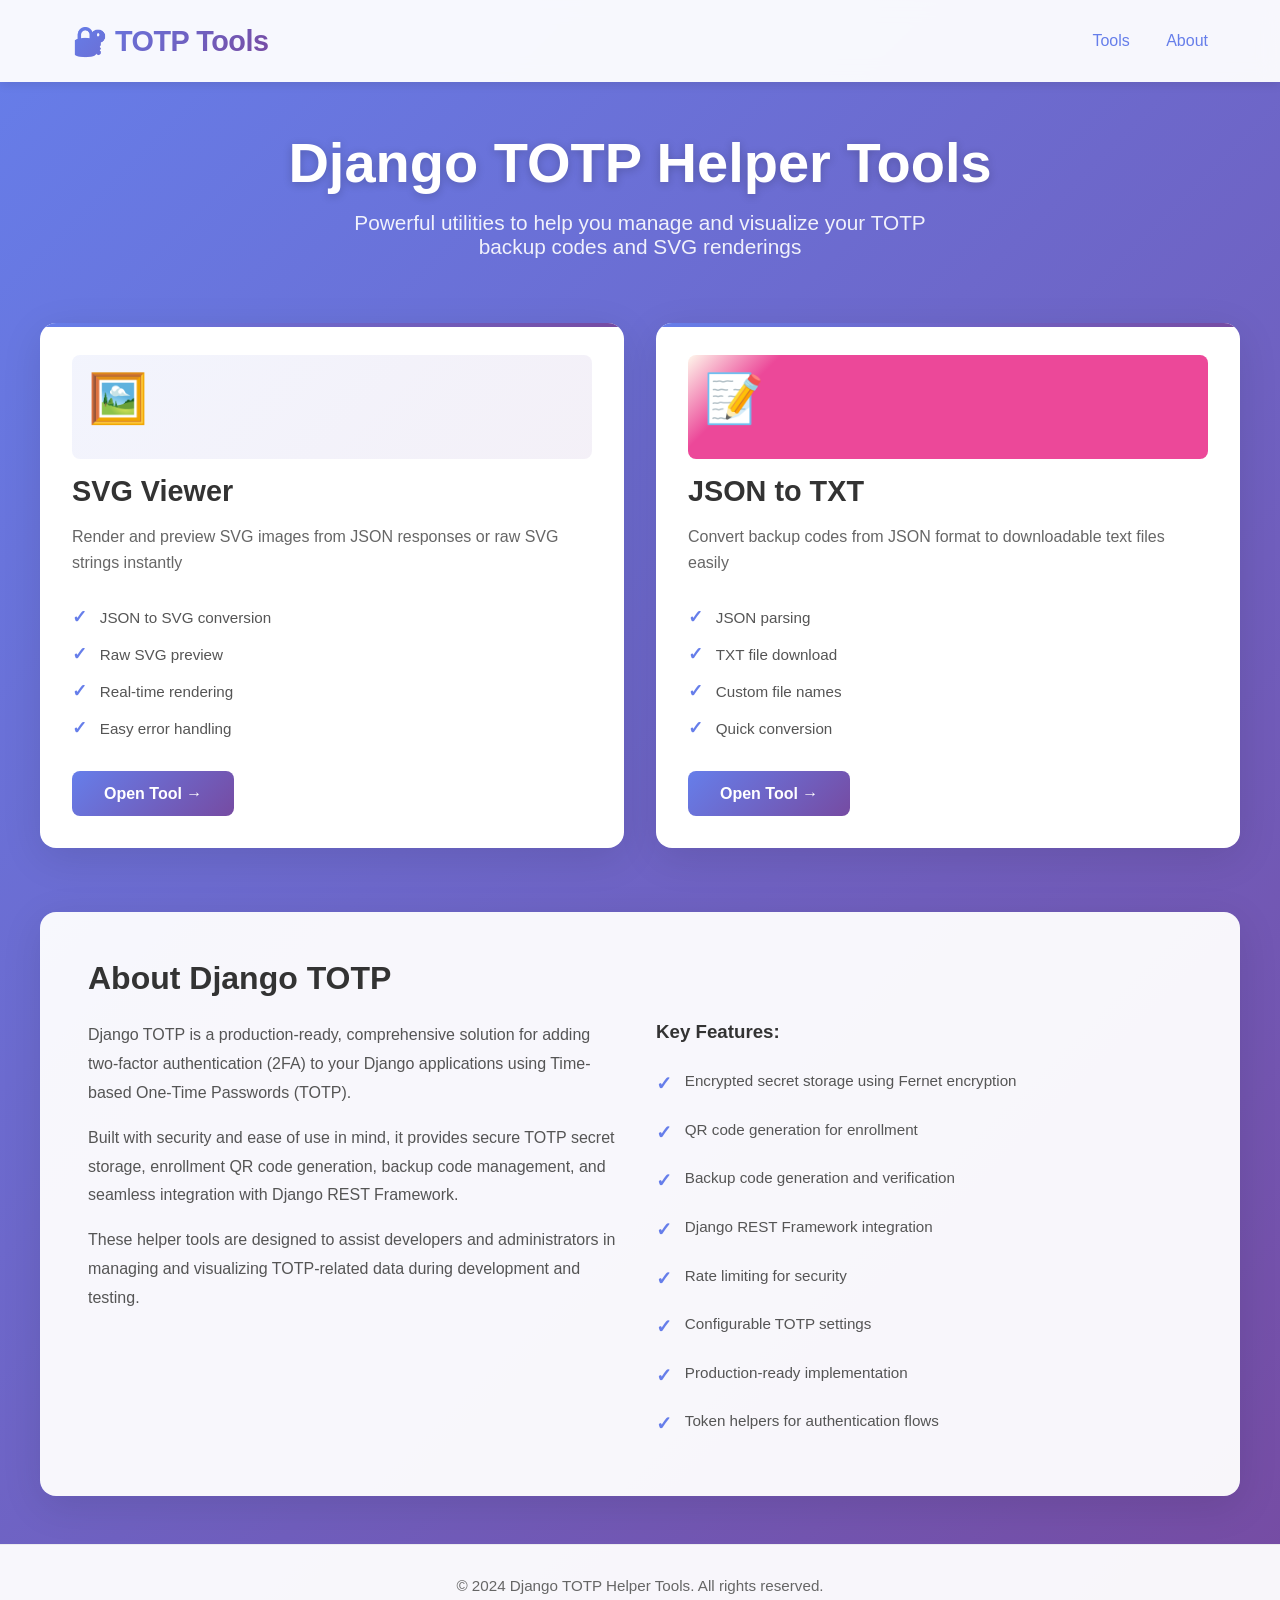
==== helper_html/index.html @ eff730a3 "update ui of helper html tool and rename folder form '.helper_html' to 'helper_html'; add index.html" ====
<!DOCTYPE html>
<html lang="en">
<head>
    <meta charset="UTF-8">
    <meta name="viewport" content="width=device-width, initial-scale=1.0">
    <title>Django TOTP Helper Tools</title>
    <style>
        * {
            margin: 0;
            padding: 0;
            box-sizing: border-box;
        }

        body {
            font-family: 'Segoe UI', Tahoma, Geneva, Verdana, sans-serif;
            background: linear-gradient(135deg, #667eea 0%, #764ba2 100%);
            min-height: 100vh;
            display: flex;
            flex-direction: column;
            color: #333;
        }

        header {
            background: rgba(255, 255, 255, 0.95);
            backdrop-filter: blur(10px);
            padding: 1.5rem 0;
            box-shadow: 0 2px 10px rgba(0, 0, 0, 0.1);
            position: sticky;
            top: 0;
            z-index: 100;
        }

        .header-content {
            max-width: 1200px;
            margin: 0 auto;
            padding: 0 2rem;
            display: flex;
            justify-content: space-between;
            align-items: center;
        }

        .logo {
            font-size: 1.8rem;
            font-weight: 700;
            background: linear-gradient(135deg, #667eea 0%, #764ba2 100%);
            -webkit-background-clip: text;
            -webkit-text-fill-color: transparent;
            background-clip: text;
            letter-spacing: -0.5px;
        }

        nav a {
            color: #667eea;
            text-decoration: none;
            margin-left: 2rem;
            font-weight: 500;
            transition: color 0.3s ease;
        }

        nav a:hover {
            color: #764ba2;
        }

        main {
            flex: 1;
            display: flex;
            flex-direction: column;
            justify-content: center;
            align-items: center;
            padding: 3rem 2rem;
        }

        .container {
            max-width: 1200px;
            width: 100%;
        }

        .hero {
            text-align: center;
            margin-bottom: 4rem;
            animation: fadeInDown 0.8s ease;
        }

        .hero h1 {
            font-size: 3.5rem;
            color: white;
            margin-bottom: 1rem;
            font-weight: 800;
            text-shadow: 0 2px 10px rgba(0, 0, 0, 0.2);
        }

        .hero p {
            font-size: 1.3rem;
            color: rgba(255, 255, 255, 0.9);
            margin-bottom: 2rem;
            max-width: 600px;
            margin-left: auto;
            margin-right: auto;
        }

        .tools-grid {
            display: grid;
            grid-template-columns: repeat(auto-fit, minmax(320px, 1fr));
            gap: 2rem;
            margin-bottom: 2rem;
        }

        .tool-card {
            background: white;
            border-radius: 16px;
            padding: 2rem;
            box-shadow: 0 10px 40px rgba(0, 0, 0, 0.1);
            transition: all 0.3s cubic-bezier(0.4, 0, 0.2, 1);
            cursor: pointer;
            position: relative;
            overflow: hidden;
            animation: fadeInUp 0.8s ease;
        }

        .tool-card::before {
            content: '';
            position: absolute;
            top: 0;
            left: 0;
            right: 0;
            height: 4px;
            background: linear-gradient(90deg, #667eea 0%, #764ba2 100%);
        }

        .tool-card:hover {
            transform: translateY(-10px);
            box-shadow: 0 20px 50px rgba(0, 0, 0, 0.15);
        }

        .tool-icon {
            font-size: 3rem;
            margin-bottom: 1rem;
            display: inline-block;
        }

        .tool-card h2 {
            font-size: 1.8rem;
            color: #333;
            margin-bottom: 1rem;
            font-weight: 700;
        }

        .tool-card p {
            color: #666;
            font-size: 1rem;
            line-height: 1.6;
            margin-bottom: 1.5rem;
        }

        .tool-features {
            list-style: none;
            margin-bottom: 1.5rem;
            padding: 0;
        }

        .tool-features li {
            color: #555;
            padding: 0.5rem 0;
            display: flex;
            align-items: center;
            font-size: 0.95rem;
        }

        .tool-features li::before {
            content: '✓';
            color: #667eea;
            font-weight: bold;
            margin-right: 0.8rem;
            font-size: 1.1rem;
        }

        .tool-link {
            display: inline-block;
            background: linear-gradient(135deg, #667eea 0%, #764ba2 100%);
            color: white;
            padding: 0.85rem 2rem;
            border-radius: 8px;
            text-decoration: none;
            font-weight: 600;
            transition: all 0.3s ease;
            border: none;
            cursor: pointer;
            font-size: 1rem;
        }

        .tool-link:hover {
            transform: translateX(5px);
            box-shadow: 0 10px 20px rgba(102, 126, 234, 0.3);
        }

        .footer {
            background: rgba(255, 255, 255, 0.95);
            padding: 2rem;
            text-align: center;
            color: #666;
            border-top: 1px solid rgba(0, 0, 0, 0.05);
            margin-top: auto;
        }

        .footer p {
            font-size: 0.95rem;
        }

        @keyframes fadeInDown {
            from {
                opacity: 0;
                transform: translateY(-30px);
            }
            to {
                opacity: 1;
                transform: translateY(0);
            }
        }

        @keyframes fadeInUp {
            from {
                opacity: 0;
                transform: translateY(30px);
            }
            to {
                opacity: 1;
                transform: translateY(0);
            }
        }

        @media (max-width: 768px) {
            .hero h1 {
                font-size: 2.2rem;
            }

            .hero p {
                font-size: 1.1rem;
            }

            .header-content {
                flex-direction: column;
                gap: 1rem;
            }

            nav {
                display: flex;
                gap: 1rem;
                justify-content: center;
            }

            nav a {
                margin-left: 0;
            }

            .tools-grid {
                grid-template-columns: 1fr;
            }
        }

        .card-svg {
            background: linear-gradient(135deg, #667eea15 0%, #764ba215 100%);
            padding: 1rem;
            border-radius: 8px;
            margin-bottom: 1rem;
        }

        .card-txt {
            background: linear-gradient(135deg, #f59e0b15 0%, #ec4899 15%);
            padding: 1rem;
            border-radius: 8px;
            margin-bottom: 1rem;
        }

        .about-section {
            margin-top: 4rem;
            padding: 3rem;
            background: rgba(255, 255, 255, 0.95);
            border-radius: 16px;
            box-shadow: 0 10px 40px rgba(0, 0, 0, 0.1);
            animation: fadeInUp 0.8s ease;
        }

        .about-section h2 {
            font-size: 2rem;
            color: #333;
            margin-bottom: 1.5rem;
            font-weight: 700;
        }

        .about-content {
            display: grid;
            grid-template-columns: 1fr 1fr;
            gap: 2rem;
            align-items: start;
        }

        .about-text p {
            color: #555;
            line-height: 1.8;
            margin-bottom: 1rem;
            font-size: 1rem;
        }

        .about-features {
            list-style: none;
            padding: 0;
        }

        .about-features li {
            color: #555;
            padding: 0.8rem 0;
            display: flex;
            align-items: flex-start;
            font-size: 0.95rem;
        }

        .about-features li::before {
            content: '✓';
            color: #667eea;
            font-weight: bold;
            margin-right: 0.8rem;
            font-size: 1.2rem;
            flex-shrink: 0;
        }

        @media (max-width: 768px) {
            .about-content {
                grid-template-columns: 1fr;
            }

            .about-section {
                padding: 2rem;
                margin-top: 2rem;
            }

            .about-section h2 {
                font-size: 1.5rem;
            }
        }
    </style>
</head>
<body>
    <header>
        <div class="header-content">
            <div class="logo">🔐 TOTP Tools</div>
            <nav>
                <a href="#tools">Tools</a>
                <a href="#about">About</a>
            </nav>
        </div>
    </header>

    <main>
        <div class="container">
            <section class="hero">
                <h1>Django TOTP Helper Tools</h1>
                <p>Powerful utilities to help you manage and visualize your TOTP backup codes and SVG renderings</p>
            </section>

            <section id="tools" class="tools-grid">
                <!-- SVG Viewer Card -->
                <div class="tool-card">
                    <div class="card-svg">
                        <div class="tool-icon">🖼️</div>
                    </div>
                    <h2>SVG Viewer</h2>
                    <p>Render and preview SVG images from JSON responses or raw SVG strings instantly</p>
                    <ul class="tool-features">
                        <li>JSON to SVG conversion</li>
                        <li>Raw SVG preview</li>
                        <li>Real-time rendering</li>
                        <li>Easy error handling</li>
                    </ul>
                    <a href="json_to_svg.html" class="tool-link">Open Tool →</a>
                </div>

                <!-- JSON to TXT Card -->
                <div class="tool-card">
                    <div class="card-txt">
                        <div class="tool-icon">📝</div>
                    </div>
                    <h2>JSON to TXT</h2>
                    <p>Convert backup codes from JSON format to downloadable text files easily</p>
                    <ul class="tool-features">
                        <li>JSON parsing</li>
                        <li>TXT file download</li>
                        <li>Custom file names</li>
                        <li>Quick conversion</li>
                    </ul>
                    <a href="json_to_txt.html" class="tool-link">Open Tool →</a>
                </div>
            </section>

            <section id="about" class="about-section">
                <h2>About Django TOTP</h2>
                <div class="about-content">
                    <div class="about-text">
                        <p>
                            Django TOTP is a production-ready, comprehensive solution for adding two-factor authentication (2FA) to your Django applications using Time-based One-Time Passwords (TOTP).
                        </p>
                        <p>
                            Built with security and ease of use in mind, it provides secure TOTP secret storage, enrollment QR code generation, backup code management, and seamless integration with Django REST Framework.
                        </p>
                        <p>
                            These helper tools are designed to assist developers and administrators in managing and visualizing TOTP-related data during development and testing.
                        </p>
                    </div>
                    <div>
                        <h3 style="color: #333; margin-bottom: 1rem; font-weight: 600;">Key Features:</h3>
                        <ul class="about-features">
                            <li>Encrypted secret storage using Fernet encryption</li>
                            <li>QR code generation for enrollment</li>
                            <li>Backup code generation and verification</li>
                            <li>Django REST Framework integration</li>
                            <li>Rate limiting for security</li>
                            <li>Configurable TOTP settings</li>
                            <li>Production-ready implementation</li>
                            <li>Token helpers for authentication flows</li>
                        </ul>
                    </div>
                </div>
            </section>
        </div>
    </main>

    <footer class="footer">
        <p>&copy; 2024 Django TOTP Helper Tools. All rights reserved.</p>
    </footer>

    <script>
        // Smooth scroll for navigation links
        document.querySelectorAll('a[href^="#"]').forEach(anchor => {
            anchor.addEventListener('click', function (e) {
                e.preventDefault();
                const target = document.querySelector(this.getAttribute('href'));
                if (target) {
                    target.scrollIntoView({
                        behavior: 'smooth',
                        block: 'start'
                    });
                }
            });
        });

        // Add hover effects to tool cards
        const cards = document.querySelectorAll('.tool-card');
        cards.forEach(card => {
            card.addEventListener('mouseenter', function() {
                this.style.cursor = 'pointer';
            });
        });

        // Animate elements on page load
        window.addEventListener('load', () => {
            const cards = document.querySelectorAll('.tool-card');
            cards.forEach((card, index) => {
                setTimeout(() => {
                    card.style.opacity = '1';
                }, index * 100);
            });
        });
    </script>
</body>
</html>
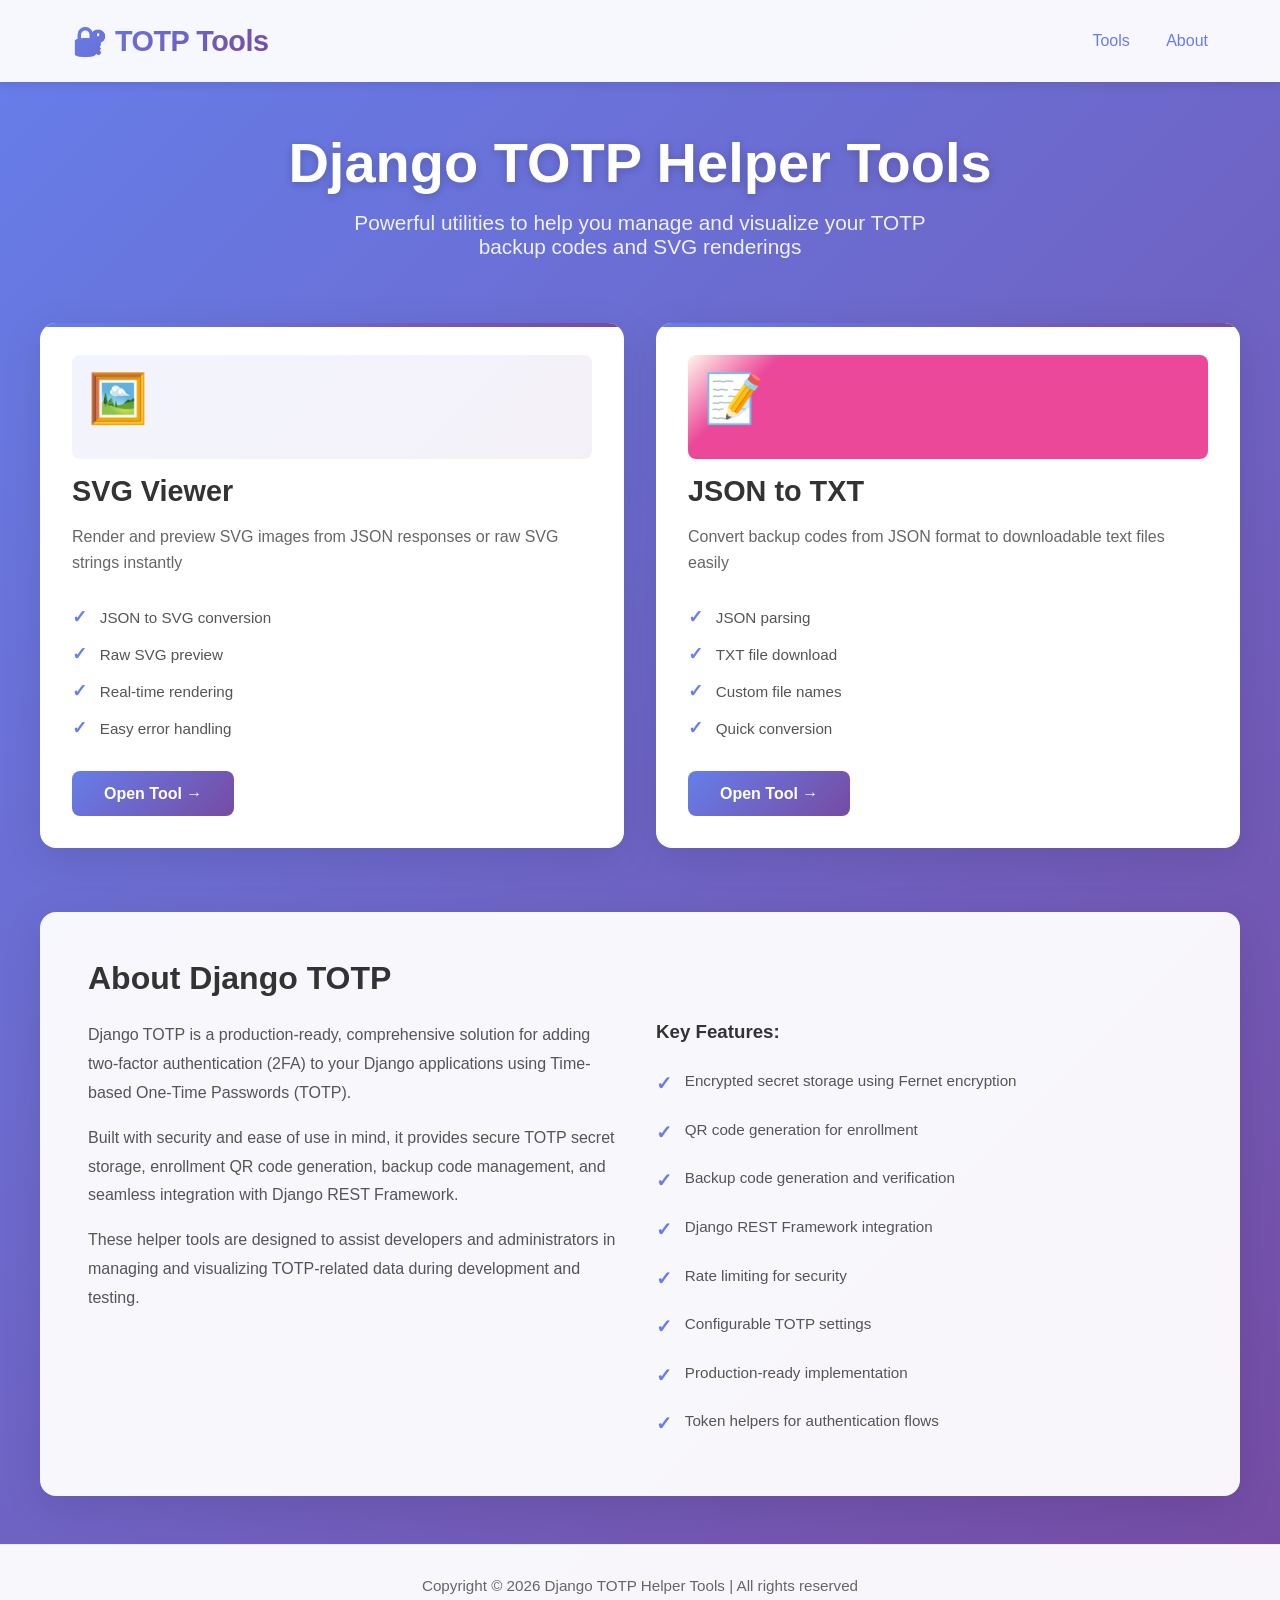
==== commit 6b4b676a: "update footer copyright to dynamically display the current year" ====
--- a/helper_html/index.html
+++ b/helper_html/index.html
@@ -1,464 +1,474 @@
 <!DOCTYPE html>
 <html lang="en">
-<head>
-    <meta charset="UTF-8">
-    <meta name="viewport" content="width=device-width, initial-scale=1.0">
-    <title>Django TOTP Helper Tools</title>
-    <style>
-        * {
-            margin: 0;
-            padding: 0;
-            box-sizing: border-box;
-        }
-
-        body {
-            font-family: 'Segoe UI', Tahoma, Geneva, Verdana, sans-serif;
-            background: linear-gradient(135deg, #667eea 0%, #764ba2 100%);
-            min-height: 100vh;
-            display: flex;
-            flex-direction: column;
-            color: #333;
-        }
-
-        header {
-            background: rgba(255, 255, 255, 0.95);
-            backdrop-filter: blur(10px);
-            padding: 1.5rem 0;
-            box-shadow: 0 2px 10px rgba(0, 0, 0, 0.1);
-            position: sticky;
-            top: 0;
-            z-index: 100;
-        }
-
-        .header-content {
-            max-width: 1200px;
-            margin: 0 auto;
-            padding: 0 2rem;
-            display: flex;
-            justify-content: space-between;
-            align-items: center;
-        }
-
-        .logo {
-            font-size: 1.8rem;
-            font-weight: 700;
-            background: linear-gradient(135deg, #667eea 0%, #764ba2 100%);
-            -webkit-background-clip: text;
-            -webkit-text-fill-color: transparent;
-            background-clip: text;
-            letter-spacing: -0.5px;
-        }
-
-        nav a {
-            color: #667eea;
-            text-decoration: none;
-            margin-left: 2rem;
-            font-weight: 500;
-            transition: color 0.3s ease;
-        }
-
-        nav a:hover {
-            color: #764ba2;
-        }
-
-        main {
-            flex: 1;
-            display: flex;
-            flex-direction: column;
-            justify-content: center;
-            align-items: center;
-            padding: 3rem 2rem;
-        }
-
-        .container {
-            max-width: 1200px;
-            width: 100%;
-        }
-
-        .hero {
-            text-align: center;
-            margin-bottom: 4rem;
-            animation: fadeInDown 0.8s ease;
-        }
-
-        .hero h1 {
-            font-size: 3.5rem;
-            color: white;
-            margin-bottom: 1rem;
-            font-weight: 800;
-            text-shadow: 0 2px 10px rgba(0, 0, 0, 0.2);
-        }
-
-        .hero p {
-            font-size: 1.3rem;
-            color: rgba(255, 255, 255, 0.9);
-            margin-bottom: 2rem;
-            max-width: 600px;
-            margin-left: auto;
-            margin-right: auto;
-        }
-
-        .tools-grid {
-            display: grid;
-            grid-template-columns: repeat(auto-fit, minmax(320px, 1fr));
-            gap: 2rem;
-            margin-bottom: 2rem;
-        }
-
-        .tool-card {
-            background: white;
-            border-radius: 16px;
-            padding: 2rem;
-            box-shadow: 0 10px 40px rgba(0, 0, 0, 0.1);
-            transition: all 0.3s cubic-bezier(0.4, 0, 0.2, 1);
-            cursor: pointer;
-            position: relative;
-            overflow: hidden;
-            animation: fadeInUp 0.8s ease;
-        }
-
-        .tool-card::before {
-            content: '';
-            position: absolute;
-            top: 0;
-            left: 0;
-            right: 0;
-            height: 4px;
-            background: linear-gradient(90deg, #667eea 0%, #764ba2 100%);
-        }
-
-        .tool-card:hover {
-            transform: translateY(-10px);
-            box-shadow: 0 20px 50px rgba(0, 0, 0, 0.15);
-        }
-
-        .tool-icon {
-            font-size: 3rem;
-            margin-bottom: 1rem;
-            display: inline-block;
-        }
-
-        .tool-card h2 {
-            font-size: 1.8rem;
-            color: #333;
-            margin-bottom: 1rem;
-            font-weight: 700;
-        }
-
-        .tool-card p {
-            color: #666;
-            font-size: 1rem;
-            line-height: 1.6;
-            margin-bottom: 1.5rem;
-        }
-
-        .tool-features {
-            list-style: none;
-            margin-bottom: 1.5rem;
-            padding: 0;
-        }
-
-        .tool-features li {
-            color: #555;
-            padding: 0.5rem 0;
-            display: flex;
-            align-items: center;
-            font-size: 0.95rem;
-        }
-
-        .tool-features li::before {
-            content: '✓';
-            color: #667eea;
-            font-weight: bold;
-            margin-right: 0.8rem;
-            font-size: 1.1rem;
-        }
-
-        .tool-link {
-            display: inline-block;
-            background: linear-gradient(135deg, #667eea 0%, #764ba2 100%);
-            color: white;
-            padding: 0.85rem 2rem;
-            border-radius: 8px;
-            text-decoration: none;
-            font-weight: 600;
-            transition: all 0.3s ease;
-            border: none;
-            cursor: pointer;
-            font-size: 1rem;
-        }
-
-        .tool-link:hover {
-            transform: translateX(5px);
-            box-shadow: 0 10px 20px rgba(102, 126, 234, 0.3);
-        }
-
-        .footer {
-            background: rgba(255, 255, 255, 0.95);
-            padding: 2rem;
-            text-align: center;
-            color: #666;
-            border-top: 1px solid rgba(0, 0, 0, 0.05);
-            margin-top: auto;
-        }
-
-        .footer p {
-            font-size: 0.95rem;
-        }
-
-        @keyframes fadeInDown {
-            from {
-                opacity: 0;
-                transform: translateY(-30px);
-            }
-            to {
-                opacity: 1;
-                transform: translateY(0);
-            }
-        }
-
-        @keyframes fadeInUp {
-            from {
-                opacity: 0;
-                transform: translateY(30px);
-            }
-            to {
-                opacity: 1;
-                transform: translateY(0);
-            }
-        }
-
-        @media (max-width: 768px) {
+
+    <head>
+        <meta charset="UTF-8">
+        <meta name="viewport" content="width=device-width, initial-scale=1.0">
+        <title>Django TOTP Helper Tools</title>
+        <style>
+            * {
+                margin: 0;
+                padding: 0;
+                box-sizing: border-box;
+            }
+
+            body {
+                font-family: 'Segoe UI', Tahoma, Geneva, Verdana, sans-serif;
+                background: linear-gradient(135deg, #667eea 0%, #764ba2 100%);
+                min-height: 100vh;
+                display: flex;
+                flex-direction: column;
+                color: #333;
+            }
+
+            header {
+                background: rgba(255, 255, 255, 0.95);
+                backdrop-filter: blur(10px);
+                padding: 1.5rem 0;
+                box-shadow: 0 2px 10px rgba(0, 0, 0, 0.1);
+                position: sticky;
+                top: 0;
+                z-index: 100;
+            }
+
+            .header-content {
+                max-width: 1200px;
+                margin: 0 auto;
+                padding: 0 2rem;
+                display: flex;
+                justify-content: space-between;
+                align-items: center;
+            }
+
+            .logo {
+                font-size: 1.8rem;
+                font-weight: 700;
+                background: linear-gradient(135deg, #667eea 0%, #764ba2 100%);
+                -webkit-background-clip: text;
+                -webkit-text-fill-color: transparent;
+                background-clip: text;
+                letter-spacing: -0.5px;
+            }
+
+            nav a {
+                color: #667eea;
+                text-decoration: none;
+                margin-left: 2rem;
+                font-weight: 500;
+                transition: color 0.3s ease;
+            }
+
+            nav a:hover {
+                color: #764ba2;
+            }
+
+            main {
+                flex: 1;
+                display: flex;
+                flex-direction: column;
+                justify-content: center;
+                align-items: center;
+                padding: 3rem 2rem;
+            }
+
+            .container {
+                max-width: 1200px;
+                width: 100%;
+            }
+
+            .hero {
+                text-align: center;
+                margin-bottom: 4rem;
+                animation: fadeInDown 0.8s ease;
+            }
+
             .hero h1 {
-                font-size: 2.2rem;
+                font-size: 3.5rem;
+                color: white;
+                margin-bottom: 1rem;
+                font-weight: 800;
+                text-shadow: 0 2px 10px rgba(0, 0, 0, 0.2);
             }
 
             .hero p {
+                font-size: 1.3rem;
+                color: rgba(255, 255, 255, 0.9);
+                margin-bottom: 2rem;
+                max-width: 600px;
+                margin-left: auto;
+                margin-right: auto;
+            }
+
+            .tools-grid {
+                display: grid;
+                grid-template-columns: repeat(auto-fit, minmax(320px, 1fr));
+                gap: 2rem;
+                margin-bottom: 2rem;
+            }
+
+            .tool-card {
+                background: white;
+                border-radius: 16px;
+                padding: 2rem;
+                box-shadow: 0 10px 40px rgba(0, 0, 0, 0.1);
+                transition: all 0.3s cubic-bezier(0.4, 0, 0.2, 1);
+                cursor: pointer;
+                position: relative;
+                overflow: hidden;
+                animation: fadeInUp 0.8s ease;
+            }
+
+            .tool-card::before {
+                content: '';
+                position: absolute;
+                top: 0;
+                left: 0;
+                right: 0;
+                height: 4px;
+                background: linear-gradient(90deg, #667eea 0%, #764ba2 100%);
+            }
+
+            .tool-card:hover {
+                transform: translateY(-10px);
+                box-shadow: 0 20px 50px rgba(0, 0, 0, 0.15);
+            }
+
+            .tool-icon {
+                font-size: 3rem;
+                margin-bottom: 1rem;
+                display: inline-block;
+            }
+
+            .tool-card h2 {
+                font-size: 1.8rem;
+                color: #333;
+                margin-bottom: 1rem;
+                font-weight: 700;
+            }
+
+            .tool-card p {
+                color: #666;
+                font-size: 1rem;
+                line-height: 1.6;
+                margin-bottom: 1.5rem;
+            }
+
+            .tool-features {
+                list-style: none;
+                margin-bottom: 1.5rem;
+                padding: 0;
+            }
+
+            .tool-features li {
+                color: #555;
+                padding: 0.5rem 0;
+                display: flex;
+                align-items: center;
+                font-size: 0.95rem;
+            }
+
+            .tool-features li::before {
+                content: '✓';
+                color: #667eea;
+                font-weight: bold;
+                margin-right: 0.8rem;
                 font-size: 1.1rem;
             }
 
-            .header-content {
-                flex-direction: column;
-                gap: 1rem;
-            }
-
-            nav {
+            .tool-link {
+                display: inline-block;
+                background: linear-gradient(135deg, #667eea 0%, #764ba2 100%);
+                color: white;
+                padding: 0.85rem 2rem;
+                border-radius: 8px;
+                text-decoration: none;
+                font-weight: 600;
+                transition: all 0.3s ease;
+                border: none;
+                cursor: pointer;
+                font-size: 1rem;
+            }
+
+            .tool-link:hover {
+                transform: translateX(5px);
+                box-shadow: 0 10px 20px rgba(102, 126, 234, 0.3);
+            }
+
+            .footer {
+                background: rgba(255, 255, 255, 0.95);
+                padding: 2rem;
+                text-align: center;
+                color: #666;
+                border-top: 1px solid rgba(0, 0, 0, 0.05);
+                margin-top: auto;
+            }
+
+            .footer p {
+                font-size: 0.95rem;
+            }
+
+            @keyframes fadeInDown {
+                from {
+                    opacity: 0;
+                    transform: translateY(-30px);
+                }
+
+                to {
+                    opacity: 1;
+                    transform: translateY(0);
+                }
+            }
+
+            @keyframes fadeInUp {
+                from {
+                    opacity: 0;
+                    transform: translateY(30px);
+                }
+
+                to {
+                    opacity: 1;
+                    transform: translateY(0);
+                }
+            }
+
+            @media (max-width: 768px) {
+                .hero h1 {
+                    font-size: 2.2rem;
+                }
+
+                .hero p {
+                    font-size: 1.1rem;
+                }
+
+                .header-content {
+                    flex-direction: column;
+                    gap: 1rem;
+                }
+
+                nav {
+                    display: flex;
+                    gap: 1rem;
+                    justify-content: center;
+                }
+
+                nav a {
+                    margin-left: 0;
+                }
+
+                .tools-grid {
+                    grid-template-columns: 1fr;
+                }
+            }
+
+            .card-svg {
+                background: linear-gradient(135deg, #667eea15 0%, #764ba215 100%);
+                padding: 1rem;
+                border-radius: 8px;
+                margin-bottom: 1rem;
+            }
+
+            .card-txt {
+                background: linear-gradient(135deg, #f59e0b15 0%, #ec4899 15%);
+                padding: 1rem;
+                border-radius: 8px;
+                margin-bottom: 1rem;
+            }
+
+            .about-section {
+                margin-top: 4rem;
+                padding: 3rem;
+                background: rgba(255, 255, 255, 0.95);
+                border-radius: 16px;
+                box-shadow: 0 10px 40px rgba(0, 0, 0, 0.1);
+                animation: fadeInUp 0.8s ease;
+            }
+
+            .about-section h2 {
+                font-size: 2rem;
+                color: #333;
+                margin-bottom: 1.5rem;
+                font-weight: 700;
+            }
+
+            .about-content {
+                display: grid;
+                grid-template-columns: 1fr 1fr;
+                gap: 2rem;
+                align-items: start;
+            }
+
+            .about-text p {
+                color: #555;
+                line-height: 1.8;
+                margin-bottom: 1rem;
+                font-size: 1rem;
+            }
+
+            .about-features {
+                list-style: none;
+                padding: 0;
+            }
+
+            .about-features li {
+                color: #555;
+                padding: 0.8rem 0;
                 display: flex;
-                gap: 1rem;
-                justify-content: center;
-            }
-
-            nav a {
-                margin-left: 0;
-            }
-
-            .tools-grid {
-                grid-template-columns: 1fr;
-            }
-        }
-
-        .card-svg {
-            background: linear-gradient(135deg, #667eea15 0%, #764ba215 100%);
-            padding: 1rem;
-            border-radius: 8px;
-            margin-bottom: 1rem;
-        }
-
-        .card-txt {
-            background: linear-gradient(135deg, #f59e0b15 0%, #ec4899 15%);
-            padding: 1rem;
-            border-radius: 8px;
-            margin-bottom: 1rem;
-        }
-
-        .about-section {
-            margin-top: 4rem;
-            padding: 3rem;
-            background: rgba(255, 255, 255, 0.95);
-            border-radius: 16px;
-            box-shadow: 0 10px 40px rgba(0, 0, 0, 0.1);
-            animation: fadeInUp 0.8s ease;
-        }
-
-        .about-section h2 {
-            font-size: 2rem;
-            color: #333;
-            margin-bottom: 1.5rem;
-            font-weight: 700;
-        }
-
-        .about-content {
-            display: grid;
-            grid-template-columns: 1fr 1fr;
-            gap: 2rem;
-            align-items: start;
-        }
-
-        .about-text p {
-            color: #555;
-            line-height: 1.8;
-            margin-bottom: 1rem;
-            font-size: 1rem;
-        }
-
-        .about-features {
-            list-style: none;
-            padding: 0;
-        }
-
-        .about-features li {
-            color: #555;
-            padding: 0.8rem 0;
-            display: flex;
-            align-items: flex-start;
-            font-size: 0.95rem;
-        }
-
-        .about-features li::before {
-            content: '✓';
-            color: #667eea;
-            font-weight: bold;
-            margin-right: 0.8rem;
-            font-size: 1.2rem;
-            flex-shrink: 0;
-        }
-
-        @media (max-width: 768px) {
-            .about-content {
-                grid-template-columns: 1fr;
-            }
-
-            .about-section {
-                padding: 2rem;
-                margin-top: 2rem;
-            }
-
-            .about-section h2 {
-                font-size: 1.5rem;
-            }
-        }
-    </style>
-</head>
-<body>
-    <header>
-        <div class="header-content">
-            <div class="logo">🔐 TOTP Tools</div>
-            <nav>
-                <a href="#tools">Tools</a>
-                <a href="#about">About</a>
-            </nav>
-        </div>
-    </header>
-
-    <main>
-        <div class="container">
-            <section class="hero">
-                <h1>Django TOTP Helper Tools</h1>
-                <p>Powerful utilities to help you manage and visualize your TOTP backup codes and SVG renderings</p>
-            </section>
-
-            <section id="tools" class="tools-grid">
-                <!-- SVG Viewer Card -->
-                <div class="tool-card">
-                    <div class="card-svg">
-                        <div class="tool-icon">🖼️</div>
+                align-items: flex-start;
+                font-size: 0.95rem;
+            }
+
+            .about-features li::before {
+                content: '✓';
+                color: #667eea;
+                font-weight: bold;
+                margin-right: 0.8rem;
+                font-size: 1.2rem;
+                flex-shrink: 0;
+            }
+
+            @media (max-width: 768px) {
+                .about-content {
+                    grid-template-columns: 1fr;
+                }
+
+                .about-section {
+                    padding: 2rem;
+                    margin-top: 2rem;
+                }
+
+                .about-section h2 {
+                    font-size: 1.5rem;
+                }
+            }
+        </style>
+    </head>
+
+    <body>
+        <header>
+            <div class="header-content">
+                <div class="logo">🔐 TOTP Tools</div>
+                <nav>
+                    <a href="#tools">Tools</a>
+                    <a href="#about">About</a>
+                </nav>
+            </div>
+        </header>
+
+        <main>
+            <div class="container">
+                <section class="hero">
+                    <h1>Django TOTP Helper Tools</h1>
+                    <p>Powerful utilities to help you manage and visualize your TOTP backup codes and SVG renderings</p>
+                </section>
+
+                <section id="tools" class="tools-grid">
+                    <!-- SVG Viewer Card -->
+                    <div class="tool-card">
+                        <div class="card-svg">
+                            <div class="tool-icon">🖼️</div>
+                        </div>
+                        <h2>SVG Viewer</h2>
+                        <p>Render and preview SVG images from JSON responses or raw SVG strings instantly</p>
+                        <ul class="tool-features">
+                            <li>JSON to SVG conversion</li>
+                            <li>Raw SVG preview</li>
+                            <li>Real-time rendering</li>
+                            <li>Easy error handling</li>
+                        </ul>
+                        <a href="json_to_svg.html" class="tool-link">Open Tool →</a>
                     </div>
-                    <h2>SVG Viewer</h2>
-                    <p>Render and preview SVG images from JSON responses or raw SVG strings instantly</p>
-                    <ul class="tool-features">
-                        <li>JSON to SVG conversion</li>
-                        <li>Raw SVG preview</li>
-                        <li>Real-time rendering</li>
-                        <li>Easy error handling</li>
-                    </ul>
-                    <a href="json_to_svg.html" class="tool-link">Open Tool →</a>
-                </div>
-
-                <!-- JSON to TXT Card -->
-                <div class="tool-card">
-                    <div class="card-txt">
-                        <div class="tool-icon">📝</div>
+
+                    <!-- JSON to TXT Card -->
+                    <div class="tool-card">
+                        <div class="card-txt">
+                            <div class="tool-icon">📝</div>
+                        </div>
+                        <h2>JSON to TXT</h2>
+                        <p>Convert backup codes from JSON format to downloadable text files easily</p>
+                        <ul class="tool-features">
+                            <li>JSON parsing</li>
+                            <li>TXT file download</li>
+                            <li>Custom file names</li>
+                            <li>Quick conversion</li>
+                        </ul>
+                        <a href="json_to_txt.html" class="tool-link">Open Tool →</a>
                     </div>
-                    <h2>JSON to TXT</h2>
-                    <p>Convert backup codes from JSON format to downloadable text files easily</p>
-                    <ul class="tool-features">
-                        <li>JSON parsing</li>
-                        <li>TXT file download</li>
-                        <li>Custom file names</li>
-                        <li>Quick conversion</li>
-                    </ul>
-                    <a href="json_to_txt.html" class="tool-link">Open Tool →</a>
-                </div>
-            </section>
-
-            <section id="about" class="about-section">
-                <h2>About Django TOTP</h2>
-                <div class="about-content">
-                    <div class="about-text">
-                        <p>
-                            Django TOTP is a production-ready, comprehensive solution for adding two-factor authentication (2FA) to your Django applications using Time-based One-Time Passwords (TOTP).
-                        </p>
-                        <p>
-                            Built with security and ease of use in mind, it provides secure TOTP secret storage, enrollment QR code generation, backup code management, and seamless integration with Django REST Framework.
-                        </p>
-                        <p>
-                            These helper tools are designed to assist developers and administrators in managing and visualizing TOTP-related data during development and testing.
-                        </p>
+                </section>
+
+                <section id="about" class="about-section">
+                    <h2>About Django TOTP</h2>
+                    <div class="about-content">
+                        <div class="about-text">
+                            <p>
+                                Django TOTP is a production-ready, comprehensive solution for adding two-factor authentication (2FA) to your Django
+                                applications using Time-based One-Time Passwords (TOTP).
+                            </p>
+                            <p>
+                                Built with security and ease of use in mind, it provides secure TOTP secret storage, enrollment QR code generation,
+                                backup code management, and seamless integration with Django REST Framework.
+                            </p>
+                            <p>
+                                These helper tools are designed to assist developers and administrators in managing and visualizing TOTP-related data
+                                during development and testing.
+                            </p>
+                        </div>
+                        <div>
+                            <h3 style="color: #333; margin-bottom: 1rem; font-weight: 600;">Key Features:</h3>
+                            <ul class="about-features">
+                                <li>Encrypted secret storage using Fernet encryption</li>
+                                <li>QR code generation for enrollment</li>
+                                <li>Backup code generation and verification</li>
+                                <li>Django REST Framework integration</li>
+                                <li>Rate limiting for security</li>
+                                <li>Configurable TOTP settings</li>
+                                <li>Production-ready implementation</li>
+                                <li>Token helpers for authentication flows</li>
+                            </ul>
+                        </div>
                     </div>
-                    <div>
-                        <h3 style="color: #333; margin-bottom: 1rem; font-weight: 600;">Key Features:</h3>
-                        <ul class="about-features">
-                            <li>Encrypted secret storage using Fernet encryption</li>
-                            <li>QR code generation for enrollment</li>
-                            <li>Backup code generation and verification</li>
-                            <li>Django REST Framework integration</li>
-                            <li>Rate limiting for security</li>
-                            <li>Configurable TOTP settings</li>
-                            <li>Production-ready implementation</li>
-                            <li>Token helpers for authentication flows</li>
-                        </ul>
-                    </div>
-                </div>
-            </section>
-        </div>
-    </main>
-
-    <footer class="footer">
-        <p>&copy; 2024 Django TOTP Helper Tools. All rights reserved.</p>
-    </footer>
-
-    <script>
-        // Smooth scroll for navigation links
-        document.querySelectorAll('a[href^="#"]').forEach(anchor => {
-            anchor.addEventListener('click', function (e) {
-                e.preventDefault();
-                const target = document.querySelector(this.getAttribute('href'));
-                if (target) {
-                    target.scrollIntoView({
-                        behavior: 'smooth',
-                        block: 'start'
-                    });
-                }
+                </section>
+            </div>
+        </main>
+
+        <footer class="footer">
+            <p>Copyright &copy;
+                <script>document.write(new Date().getFullYear());</script> Django TOTP Helper Tools | All rights reserved
+            </p>
+        </footer>
+
+        <script>
+            // Smooth scroll for navigation links
+            document.querySelectorAll('a[href^="#"]').forEach(anchor => {
+                anchor.addEventListener('click', function (e) {
+                    e.preventDefault();
+                    const target = document.querySelector(this.getAttribute('href'));
+                    if (target) {
+                        target.scrollIntoView({
+                            behavior: 'smooth',
+                            block: 'start'
+                        });
+                    }
+                });
             });
-        });
-
-        // Add hover effects to tool cards
-        const cards = document.querySelectorAll('.tool-card');
-        cards.forEach(card => {
-            card.addEventListener('mouseenter', function() {
-                this.style.cursor = 'pointer';
+
+            // Add hover effects to tool cards
+            const cards = document.querySelectorAll('.tool-card');
+            cards.forEach(card => {
+                card.addEventListener('mouseenter', function () {
+                    this.style.cursor = 'pointer';
+                });
             });
-        });
-
-        // Animate elements on page load
-        window.addEventListener('load', () => {
-            const cards = document.querySelectorAll('.tool-card');
-            cards.forEach((card, index) => {
-                setTimeout(() => {
-                    card.style.opacity = '1';
-                }, index * 100);
+
+            // Animate elements on page load
+            window.addEventListener('load', () => {
+                const cards = document.querySelectorAll('.tool-card');
+                cards.forEach((card, index) => {
+                    setTimeout(() => {
+                        card.style.opacity = '1';
+                    }, index * 100);
+                });
             });
-        });
-    </script>
-</body>
-</html>
+        </script>
+    </body>
+
+</html>
